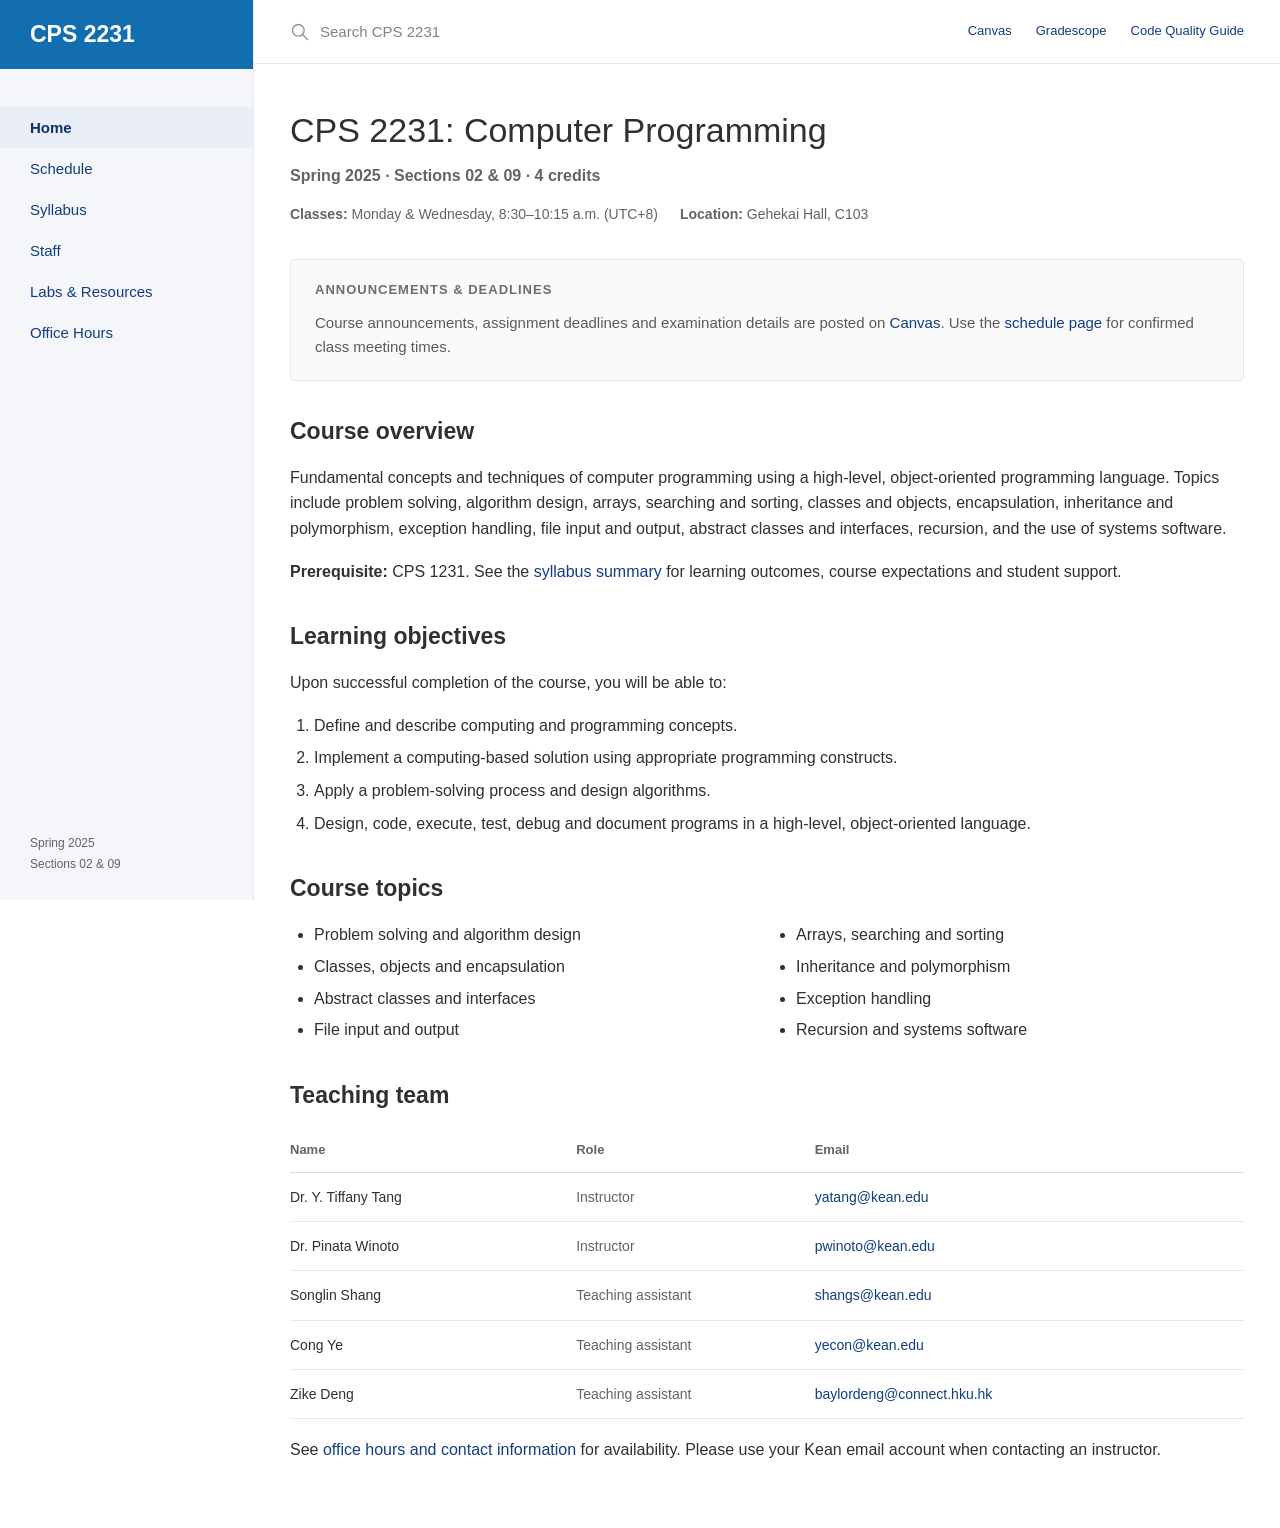
==== index.html @ a7bb6467 "Redesign course website and update sections 02 and 09" ====
<!doctype html>
<html lang="en" id="top">
<head>
 <meta charset="utf-8">
 <meta name="viewport" content="width=device-width, initial-scale=1">
 <meta name="description" content="CPS 2231 Computer Programming course resources. Spring 2025, Sections 02 &amp; 09: syllabus, class schedule, labs and teaching contacts.">
 <meta name="theme-color" content="#ffffff">
 <title>Computer Programming | CPS 2231 · Spring 2025</title>
 <link rel="icon" href="assets/favicon.svg" type="image/svg+xml">
 <link rel="stylesheet" href="assets/site.css">
 <script src="assets/search-index.js" defer></script>
 <script src="assets/site.js" defer></script>
</head>
<body>
<a class="skip-link" href="#main">Skip to content</a>
<aside class="course-sidebar" aria-label="Course sidebar">
<div class="sidebar-heading"><a class="brand" href="index.html" aria-label="CPS 2231 course home">CPS 2231</a><button class="menu-toggle" type="button" aria-expanded="false" aria-controls="course-navigation">Menu</button></div>
<nav class="site-nav" id="course-navigation" aria-label="Main navigation"><a href="index.html" aria-current="page">Home</a><a href="calendar.html">Schedule</a><a href="syllabus.html">Syllabus</a><a href="index.html#teaching-team">Staff</a><a href="lab.html">Labs &amp; Resources</a><a href="office-hours.html">Office Hours</a></nav>
<div class="sidebar-term">Spring 2025<span>Sections 02 &amp; 09</span></div>
</aside>
<header class="topbar">
<form class="site-search" role="search" hidden data-site-root=""><label class="search-field"><svg class="icon" viewBox="0 0 24 24" aria-hidden="true"><circle cx="10" cy="10" r="7"/><path d="m15 15 6 6"/></svg><span class="sr-only">Search course pages</span><input type="search" name="q" placeholder="Search CPS 2231" autocomplete="off" aria-controls="course-search-results" aria-describedby="search-help"></label><span class="sr-only" id="search-help">Search the syllabus, schedule, laboratory resources and course contacts. Press Escape to close results.</span><div class="search-results" id="course-search-results" aria-label="Search results" hidden></div><span class="sr-only" data-search-status role="status" aria-live="polite"></span></form>
<nav class="top-links" aria-label="Course services"><a class="" href="https://kean.instructure.com/courses/36694" target="_blank" rel="noopener noreferrer">Canvas<span class="sr-only"> (opens in a new tab)</span></a><a class="" href="https://www.gradescope.com/courses/994070" target="_blank" rel="noopener noreferrer">Gradescope<span class="sr-only"> (opens in a new tab)</span></a><a class="optional-link" href="https://github.com/ShangSonglin/CPS2231-Teaching-Assistant-Materials/blob/main/Materials/Programming%20Pattern.pdf" target="_blank" rel="noopener noreferrer">Code Quality Guide<span class="sr-only"> (opens in a new tab)</span></a></nav>
</header>
<main id="main">
<div class="container course-heading">
<h1>CPS 2231: Computer Programming</h1>
<p class="term-line">Spring 2025 · Sections 02 &amp; 09 · 4 credits</p><p class="meeting-summary"><span><strong>Classes:</strong> Monday &amp; Wednesday, 8:30–10:15 a.m. (UTC+8)</span><span><strong>Location:</strong> Gehekai Hall, C103</span></p>
</div>
<div class="container course-layout"><div class="course-content"><section class="announcement-section" id="announcements"><h2>Announcements &amp; deadlines</h2><div class="update-note"><p>Course announcements, assignment deadlines and examination details are posted on <a href="https://kean.instructure.com/courses/36694" target="_blank" rel="noopener noreferrer">Canvas<span class="sr-only"> (opens in a new tab)</span></a>. Use the <a href="calendar.html">schedule page</a> for confirmed class meeting times.</p></div></section>
<section class="course-section" id="overview"><h2>Course overview</h2>
<p>Fundamental concepts and techniques of computer programming using a high-level, object-oriented programming language. Topics include problem solving, algorithm design, arrays, searching and sorting, classes and objects, encapsulation, inheritance and polymorphism, exception handling, file input and output, abstract classes and interfaces, recursion, and the use of systems software.</p>
<p><strong>Prerequisite:</strong> CPS 1231. See the <a href="syllabus.html">syllabus summary</a> for learning outcomes, course expectations and student support.</p></section>

<section class="course-section" id="outcomes"><h2>Learning objectives</h2><p>Upon successful completion of the course, you will be able to:</p><ol class="outcomes-list"><li>Define and describe computing and programming concepts.</li><li>Implement a computing-based solution using appropriate programming constructs.</li><li>Apply a problem-solving process and design algorithms.</li><li>Design, code, execute, test, debug and document programs in a high-level, object-oriented language.</li></ol></section>
<section class="course-section" id="topics"><h2>Course topics</h2><ul class="topics-list"><li>Problem solving and algorithm design</li><li>Arrays, searching and sorting</li><li>Classes, objects and encapsulation</li><li>Inheritance and polymorphism</li><li>Abstract classes and interfaces</li><li>Exception handling</li><li>File input and output</li><li>Recursion and systems software</li></ul></section>
<section class="course-section" id="teaching-team"><h2>Teaching team</h2><table class="staff-table"><thead><tr><th scope="col">Name</th><th scope="col">Role</th><th scope="col">Email</th></tr></thead><tbody><tr><td>Dr. Y. Tiffany Tang</td><td class="staff-role">Instructor</td><td><a href="mailto:yatang@kean.edu">yatang@kean.edu</a></td></tr><tr><td>Dr. Pinata Winoto</td><td class="staff-role">Instructor</td><td><a href="mailto:pwinoto@kean.edu">pwinoto@kean.edu</a></td></tr><tr><td>Songlin Shang</td><td class="staff-role">Teaching assistant</td><td><a href="mailto:shangs@kean.edu">shangs@kean.edu</a></td></tr><tr><td>Cong Ye</td><td class="staff-role">Teaching assistant</td><td><a href="mailto:yecon@kean.edu">yecon@kean.edu</a></td></tr><tr><td>Zike Deng</td><td class="staff-role">Teaching assistant</td><td><a href="mailto:baylordeng@connect.hku.hk">baylordeng@connect.hku.hk</a></td></tr></tbody></table><p>See <a href="office-hours.html">office hours and contact information</a> for availability. Please use your Kean email account when contacting an instructor.</p></section>
</div></div>
</main>
</body>
</html>
---- assets/site.css ----
@charset "UTF-8";
:root {
  --ink: #303030;
  --muted: #62626b;
  --link: #123d83;
  --line: #e8e8ed;
  --soft: #f5f6fa;
  --sidebar: 254px;
  --topbar: 64px;
  --sans: Arial, Helvetica, sans-serif;
}
* { box-sizing: border-box; }
html { scroll-padding-top: 90px; }
body { margin: 0; color: var(--ink); background: white; font: 16px/1.6 var(--sans); }
button, input { font: inherit; }
button { cursor: pointer; }
a { color: var(--link); text-decoration: none; text-underline-offset: 3px; }
a:hover { text-decoration: underline; }
h1, h2, h3, p { margin-top: 0; }
h1 { font-size: 34px; line-height: 1.25; font-weight: 400; letter-spacing: normal; margin-bottom: 12px; }
h2 { font-size: 23px; line-height: 1.35; font-weight: 700; margin-bottom: 18px; }
h3 { font-size: 18px; line-height: 1.4; margin-bottom: 12px; }
p { margin-bottom: 18px; }
ul, ol { padding-left: 24px; }
li + li { margin-top: 7px; }
svg { flex-shrink: 0; }
[hidden] { display: none !important; }
::selection { background: #dce8f5; }
:focus-visible { outline: 2px solid #3974b2; outline-offset: 4px; }
.container { width: min(1200px, calc(100% - 72px)); margin-inline: auto; }
.icon { width: 17px; height: 17px; fill: none; stroke: currentColor; stroke-width: 1.6; stroke-linecap: round; stroke-linejoin: round; }
.sr-only { position: absolute; width: 1px; height: 1px; padding: 0; margin: -1px; overflow: hidden; clip: rect(0,0,0,0); white-space: nowrap; border: 0; }
.skip-link { position: fixed; top: -100px; left: 20px; z-index: 100; padding: 10px 20px; background: white; border: 1px solid var(--line); }
.skip-link:focus { top: 8px; }

/* Course navigation, shared by every page. */
.course-sidebar { position: fixed; inset: 0 auto 0 0; width: var(--sidebar); background: var(--soft); border-right: 1px solid var(--line); z-index: 40; display: flex; flex-direction: column; }
.sidebar-heading { flex-shrink: 0; }
.brand { min-height: var(--topbar); padding: 16px 30px; display: flex; align-items: center; color: white; background: #126eae; font-size: 23px; font-weight: 700; }
.brand:hover { text-decoration: none; background: #0e619b; }
.site-nav { padding-top: 38px; overflow-y: auto; }
.site-nav a { display: block; color: var(--link); font-size: 15px; line-height: 1.4; padding: 10px 30px; }
.site-nav a:hover { background: #edf0f7; text-decoration: none; }
.site-nav a[aria-current="page"] { background: #e9edf5; color: #0d3168; font-weight: 700; }
.sidebar-term { padding: 26px 30px; margin-top: auto; color: var(--muted); font-size: 12px; line-height: 1.7; }
.sidebar-term span { display: block; }
.menu-toggle { display: none; align-items: center; justify-content: center; color: white; background: transparent; border: 1px solid #ffffff70; border-radius: 3px; padding: 6px 11px; font-size: 14px; }
.topbar { position: fixed; top: 0; left: var(--sidebar); right: 0; min-height: var(--topbar); z-index: 30; display: flex; align-items: center; justify-content: space-between; gap: 22px; border-bottom: 1px solid var(--line); padding: 0 36px; background: white; }
.top-links { display: flex; align-items: center; gap: 24px; font-size: 13px; white-space: nowrap; }
.site-search { position: relative; max-width: 350px; flex: 1; min-width: 150px; }
.search-field { display: flex; align-items: center; gap: 10px; color: #92929a; }
.search-field .icon { width: 20px; height: 20px; }
.search-field input { min-width: 0; width: 100%; border: 0; border-radius: 0; background: white; padding: 12px 0; font-size: 15px; color: var(--ink); }
.search-field input:focus { outline: 0; }
.search-field:focus-within { box-shadow: 0 2px 0 #3974b2; }
.search-field input::placeholder { color: #81818a; }
.search-results { position: absolute; top: calc(100% + 7px); left: -12px; width: min(510px, 70vw); max-height: 65vh; overflow: auto; background: white; border: 1px solid #dddfe6; border-radius: 3px; box-shadow: 0 5px 18px #16223c15; padding: 6px 0; }
.search-result { display: block; padding: 12px 16px; border-bottom: 1px solid var(--line); }
.search-result:last-child { border-bottom: 0; }
.search-result:hover { background: #f6f7fa; text-decoration: none; }
.search-result strong { display: block; font-size: 14px; font-weight: 700; }
.search-result small { display: block; color: var(--muted); font-size: 12px; line-height: 1.5; margin-top: 4px; }
.search-empty { margin: 0; padding: 13px 16px; color: var(--muted); font-size: 13px; }
main { margin-left: var(--sidebar); padding-top: var(--topbar); padding-bottom: 48px; }

/* Titles and course content. */
.course-heading { padding-top: 45px; padding-bottom: 23px; }
.course-heading h1 { margin-bottom: 11px; }
.term-line { font-size: 16px; color: var(--muted); font-weight: 700; margin-bottom: 14px; }
.meeting-summary { color: var(--muted); font-size: 14px; margin: 0; line-height: 1.8; }
.meeting-summary span { display: inline-block; margin-right: 22px; }
.course-layout { padding-top: 9px; }
.course-content { max-width: 990px; }
.course-section + .course-section { margin-top: 37px; }
.course-section p { margin-bottom: 17px; }
.course-section h2 { padding: 0; border: 0; }
.announcement-section { margin-bottom: 35px; border: 1px solid var(--line); border-radius: 4px; background: #fafafb; padding: 21px 24px; }
.announcement-section h2 { font-size: 13px; font-weight: 700; letter-spacing: 1px; text-transform: uppercase; color: #6c6c76; margin-bottom: 12px; }
.announcement-section p { margin: 0; color: #595961; font-size: 15px; }
.update-note { padding: 0; background: transparent; border: 0; }
.outcomes-list { font-size: 16px; }
.topics-list { display: grid; grid-template-columns: 1fr 1fr; gap: 6px 34px; }
.topics-list li + li { margin-top: 0; }
.staff-table { width: 100%; border-collapse: collapse; font-size: 14px; margin-bottom: 18px; }
.staff-table th { text-align: left; font-weight: 700; font-size: 13px; color: var(--muted); padding: 11px 18px 11px 0; border-bottom: 1px solid #d8dbe3; }
.staff-table td { vertical-align: top; padding: 13px 18px 13px 0; border-bottom: 1px solid var(--line); }
.staff-table .staff-role { color: var(--muted); }
.staff-table a { overflow-wrap: anywhere; }
.staff-table th:first-child { width: 30%; }
.staff-table th:nth-child(2) { width: 25%; }
.section { padding-block: 30px; }
.section-label { display: none; }
.page-intro { padding: 29px 0 25px; }
.breadcrumb { display: flex; gap: 10px; font-size: 12px; color: #777782; margin-bottom: 28px; }
.eyebrow { font-size: 14px; color: var(--muted); margin-bottom: 9px; }
.page-intro h1 { margin-bottom: 14px; }
.intro-copy { max-width: 800px; font-size: 16px; color: var(--muted); margin-bottom: 0; }
.page-layout { display: grid; grid-template-columns: minmax(0, 1fr) 220px; gap: 50px; padding-top: 12px; }
.page-layout > * { min-width: 0; }
.content-section + .content-section { margin-top: 34px; padding-top: 27px; border-top: 1px solid var(--line); }
.content-section p { font-size: 15px; }
.page-aside { border-left: 1px solid var(--line); padding-left: 22px; }
.page-aside h2 { font-size: 17px; }
.page-aside p, .page-aside li { font-size: 13px; color: var(--muted); }
.button, .text-link { display: inline-flex; align-items: center; gap: 6px; font-size: 14px; }
.button { border: 1px solid #d9dde6; border-radius: 3px; background: white; padding: 7px 12px; }
.button:hover { background: #f5f7fb; text-decoration: none; }
.button .icon, .text-link .icon { width: 14px; height: 14px; }
.info-note { padding: 16px 19px; margin: 23px 0; border: 1px solid var(--line); border-radius: 3px; background: #fafafb; color: var(--muted); font-size: 13px; }
.info-note p { font-size: 13px; }
.info-note p:last-child { margin-bottom: 0; }
.info-note strong { color: #44444d; }
.definition-list { margin: 0; font-size: 15px; }
.definition-list > div { display: grid; grid-template-columns: 130px 1fr; gap: 20px; border-bottom: 1px solid var(--line); padding: 12px 0; }
.definition-list dt { color: var(--muted); }
.definition-list dd { margin: 0; }
.table-wrap { overflow-x: auto; }
.schedule-table { width: 100%; min-width: 490px; border-collapse: collapse; font-size: 14px; }
.schedule-table caption { color: var(--muted); text-align: left; font-size: 12px; margin-bottom: 14px; }
.schedule-table th { background: #f5f6fa; text-align: left; padding: 12px 15px; font-size: 13px; font-weight: 700; border-bottom: 1px solid #d9dde6; }
.schedule-table td { padding: 16px 15px; border-bottom: 1px solid var(--line); vertical-align: top; }
.schedule-table td small { display: block; font-size: 12px; color: var(--muted); }
.check-list, .syllabus-outcomes { font-size: 15px; }
.syllabus-outcomes { list-style-type: upper-alpha; }
.policy { border-bottom: 1px solid var(--line); }
.policy:first-of-type { border-top: 1px solid var(--line); }
.policy summary { list-style: none; display: flex; justify-content: space-between; gap: 18px; padding: 15px 0; font-size: 15px; font-weight: 700; cursor: pointer; }
.policy summary::-webkit-details-marker { display: none; }
.policy summary::after { content: '+'; color: var(--muted); font-weight: 400; }
.policy[open] summary::after { content: '−'; }
.policy p, .policy ul { color: var(--muted); font-size: 14px; }
.contact-links { display: grid; gap: 15px; }
.contact-link { display: block; padding-bottom: 12px; border-bottom: 1px solid var(--line); }
.contact-link strong { display: block; font-size: 14px; font-weight: 400; }
.contact-link span { display: block; font-size: 12px; color: var(--muted); overflow-wrap: anywhere; }
.aside-rule { border: 0; border-top: 1px solid var(--line); margin-block: 28px; }

/* Resource lists and archived schedule. */
.lab-toolbar { display: flex; justify-content: space-between; align-items: center; flex-wrap: wrap; gap: 15px; margin-bottom: 22px; }
.filter-group { display: flex; flex-wrap: wrap; gap: 5px; }
.filter-button { background: white; color: var(--muted); border: 1px solid transparent; border-radius: 3px; padding: 6px 12px; font-size: 13px; }
.filter-button[aria-pressed="true"] { background: #edf1f7; border-color: #d9dfe8; color: #163c72; }
.resource-count { font-size: 12px; color: var(--muted); }
.lab-feature { display: flex; align-items: center; gap: 15px; border-block: 1px solid var(--line); padding: 20px 0; }
.lab-feature > .icon:first-child { display: none; }
.lab-feature > .icon:last-of-type { margin-left: auto; }
.lab-feature h2, .lab-card h2 { font-size: 17px; font-weight: 400; margin: 0 0 5px; }
.lab-feature p, .lab-card p { color: var(--muted); font-size: 13px; margin: 0; }
.lab-feature:hover, .lab-card:hover { background: #fafbfe; text-decoration: none; }
.lab-feature:hover h2, .lab-card:hover h2 { text-decoration: underline; }
.lab-card { display: grid; grid-template-columns: 42px 1fr auto; gap: 0 12px; align-items: center; padding: 20px 0; border-bottom: 1px solid var(--line); }
.lab-card-top { grid-row: 1 / 3; }
.lab-number { color: var(--muted); font-size: 14px; }
.file-type { display: none; }
.lab-card p { grid-column: 2; }
.lab-card-bottom { grid-row: 1 / 3; grid-column: 3; display: flex; align-items: center; gap: 5px; font-size: 12px; }
.lab-card-bottom .icon { width: 14px; height: 14px; }
.week-navigation { display: flex; flex-wrap: wrap; gap: 8px; padding: 7px 0 24px; }
.week-nav-item { padding: 3px 9px; border: 1px solid var(--line); border-radius: 3px; font-size: 13px; }
.calendar-table { min-width: 850px; width: 100%; border-collapse: collapse; font-size: 13px; }
.calendar-table caption { text-align: left; color: var(--muted); font-size: 13px; padding-bottom: 15px; }
.calendar-table th { background: var(--soft); text-align: left; padding: 13px; border: 1px solid var(--line); }
.calendar-table td { padding: 13px; border: 1px solid var(--line); vertical-align: top; }
.calendar-table .week-label { min-width: 70px; background: #fafafb; }
.date-cell { white-space: nowrap; }
.empty-cell { color: #777; }
.assignment-item { margin-bottom: 5px; }
.lecture-links { display: flex; flex-wrap: wrap; gap: 10px; }

@media (min-width: 1700px) { :root { --sidebar: 280px; } .topbar { padding-inline: 42px; } .container { width: min(1340px,calc(100% - 84px)); } h1 { font-size: 36px; } }
@media (max-width: 1200px) {
  :root { --sidebar: 225px; }
  .brand { padding-inline: 26px; }
  .site-nav a { padding-inline: 26px; }
  .topbar { padding-inline: 28px; }
  .top-links { gap: 17px; }
  .container { width: calc(100% - 56px); }
  .page-layout { grid-template-columns: minmax(0,1fr); gap: 32px; }
  .page-aside { border-left: 0; border-top: 1px solid var(--line); padding: 25px 0 0; max-width: 760px; }
  .page-aside .contact-links { grid-template-columns: 1fr 1fr; gap: 15px 26px; }
  .course-content { max-width: 100%; }
}
@media (max-width: 900px) {
  :root { --sidebar: 195px; }
  .brand { font-size: 21px; padding-inline: 22px; }
  .site-nav a { padding-inline: 22px; font-size: 14px; }
  .sidebar-term { padding-inline: 22px; }
  .topbar { padding-inline: 24px; gap: 16px; }
  .top-links { gap: 15px; font-size: 12px; }
  .top-links .optional-link { display: none; }
  h1 { font-size: 30px; }
  .container { width: calc(100% - 48px); }
  .topics-list { grid-template-columns: 1fr; gap: 6px; }
  .staff-table { font-size: 13px; }
}
@media (max-width: 720px) {
  :root { --topbar: 58px; }
  html { scroll-padding-top: 80px; }
  .course-sidebar { position: sticky; top: 0; width: 100%; display: block; border: 0; }
  .sidebar-heading { display: flex; align-items: center; justify-content: space-between; gap: 20px; background: #126eae; padding-right: 20px; }
  .brand { min-height: 58px; padding: 12px 20px; font-size: 21px; }
  .menu-toggle { display: flex; }
  .site-nav { padding: 9px 0 13px; background: var(--soft); max-height: 65vh; }
  .site-nav a { padding: 9px 22px; font-size: 15px; }
  .js .site-nav { display: none; }
  .js .site-nav.is-open { display: block; }
  .sidebar-term { display: none; }
  .topbar { position: relative; inset: auto; min-height: 58px; padding: 0 20px; gap: 15px; z-index: 25; }
  .site-search { max-width: none; }
  .search-field { gap: 8px; }
  .search-field input { font-size: 14px; }
  .top-links { gap: 14px; font-size: 12px; }
  .search-results { width: min(510px,calc(100vw - 24px)); left: -8px; }
  main { margin-left: 0; padding-top: 0; padding-bottom: 35px; }
  .container { width: calc(100% - 40px); }
  .course-heading { padding-top: 30px; padding-bottom: 21px; }
  .course-heading h1 { font-size: 29px; }
  .term-line { font-size: 14px; }
  .meeting-summary { font-size: 13px; }
  .meeting-summary span { display: block; margin: 0; }
  .announcement-section { padding: 18px; }
  .announcement-section p { font-size: 14px; }
  .course-section + .course-section { margin-top: 32px; }
  .course-section p, .outcomes-list, .topics-list { font-size: 15px; }
  h1 { font-size: 29px; }
  h2 { font-size: 22px; }
  .breadcrumb { margin-bottom: 23px; }
  .intro-copy { font-size: 15px; }
  .staff-table { font-size: 12px; }
  .staff-table th, .staff-table td { padding-right: 10px; }
  .staff-table th:first-child { width: 30%; }
  .staff-table th:nth-child(2) { width: 23%; }
}
@media (max-width: 420px) {
  .container { width: calc(100% - 32px); }
  .topbar { padding-inline: 16px; }
  .top-links { gap: 10px; font-size: 11px; }
  .site-search { min-width: 120px; }
  .search-field input { font-size: 13px; }
  .course-heading h1 { font-size: 27px; }
  .definition-list > div { grid-template-columns: 100px 1fr; gap: 14px; font-size: 14px; }
  .page-aside .contact-links { grid-template-columns: 1fr; }
  .lab-card { grid-template-columns: 28px 1fr auto; gap: 0 8px; }
  .lab-card-bottom { font-size: 0; }
  .lab-card-bottom .icon { width: 18px; height: 18px; }
}
@media print {
  .course-sidebar, .topbar, .skip-link, .lab-toolbar { display: none !important; }
  main { margin: 0; padding: 0; }
  .container { width: 100%; }
  .course-heading { padding-top: 0; }
  .page-layout { display: block; }
  .page-aside { border: 0; padding: 20px 0; }
  .course-section, tr, .policy { break-inside: avoid; }
  .table-wrap { overflow: visible; }
  .schedule-table { min-width: 0; }
}
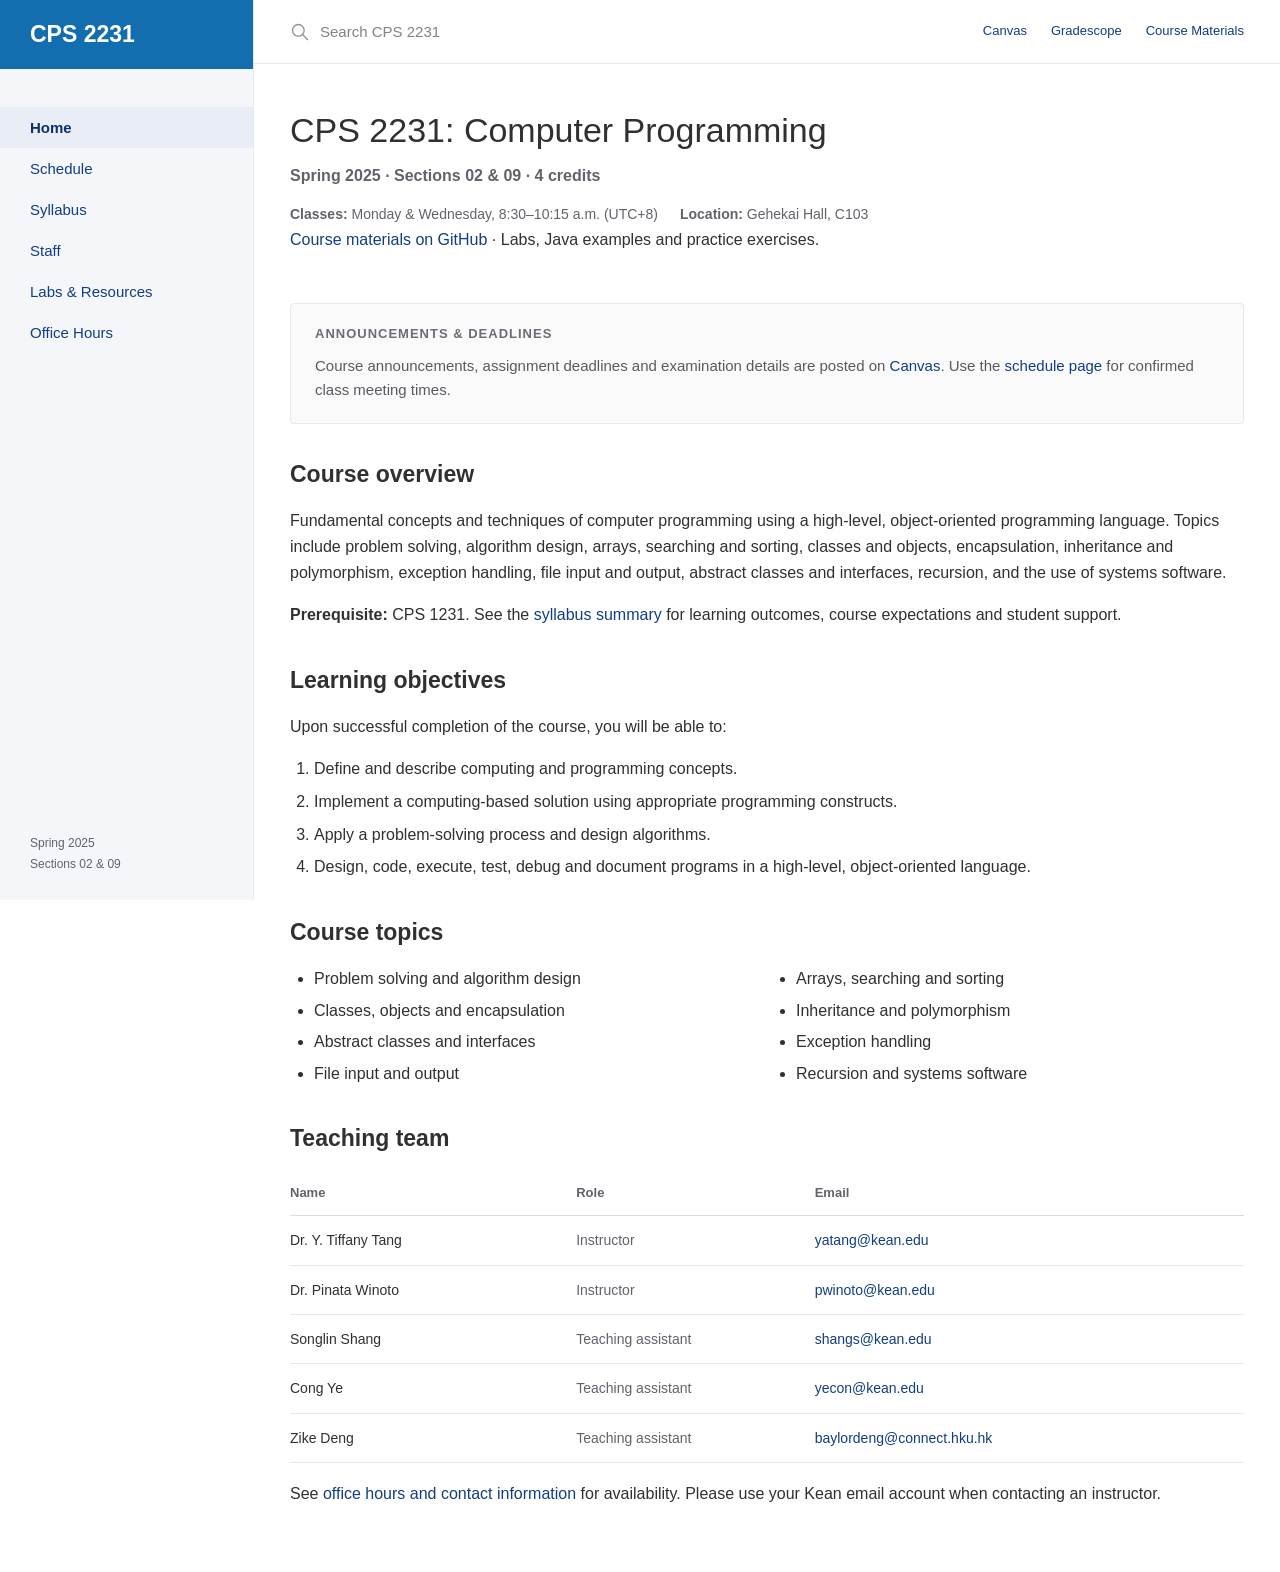
==== commit 1a66585a: "Add the course materials repository to the homepage Updated course materials link and added a new pa" ====
--- a/index.html
+++ b/index.html
@@ -20,12 +20,13 @@
 </aside>
 <header class="topbar">
 <form class="site-search" role="search" hidden data-site-root=""><label class="search-field"><svg class="icon" viewBox="0 0 24 24" aria-hidden="true"><circle cx="10" cy="10" r="7"/><path d="m15 15 6 6"/></svg><span class="sr-only">Search course pages</span><input type="search" name="q" placeholder="Search CPS 2231" autocomplete="off" aria-controls="course-search-results" aria-describedby="search-help"></label><span class="sr-only" id="search-help">Search the syllabus, schedule, laboratory resources and course contacts. Press Escape to close results.</span><div class="search-results" id="course-search-results" aria-label="Search results" hidden></div><span class="sr-only" data-search-status role="status" aria-live="polite"></span></form>
-<nav class="top-links" aria-label="Course services"><a class="" href="https://kean.instructure.com/courses/36694" target="_blank" rel="noopener noreferrer">Canvas<span class="sr-only"> (opens in a new tab)</span></a><a class="" href="https://www.gradescope.com/courses/994070" target="_blank" rel="noopener noreferrer">Gradescope<span class="sr-only"> (opens in a new tab)</span></a><a class="optional-link" href="https://github.com/ShangSonglin/CPS2231-Teaching-Assistant-Materials/blob/main/Materials/Programming%20Pattern.pdf" target="_blank" rel="noopener noreferrer">Code Quality Guide<span class="sr-only"> (opens in a new tab)</span></a></nav>
+<nav class="top-links" aria-label="Course services"><a class="" href="https://kean.instructure.com/courses/36694" target="_blank" rel="noopener noreferrer">Canvas<span class="sr-only"> (opens in a new tab)</span></a><a class="" href="https://www.gradescope.com/courses/994070" target="_blank" rel="noopener noreferrer">Gradescope<span class="sr-only"> (opens in a new tab)</span></a><a class="optional-link" href="https://github.com/cps2231-course/CPS2231-Teaching-Assistant-Materials" target="_blank" rel="noopener noreferrer">Course Materials<span class="sr-only"> (opens in a new tab)</span></a></nav>
 </header>
 <main id="main">
 <div class="container course-heading">
 <h1>CPS 2231: Computer Programming</h1>
 <p class="term-line">Spring 2025 · Sections 02 &amp; 09 · 4 credits</p><p class="meeting-summary"><span><strong>Classes:</strong> Monday &amp; Wednesday, 8:30–10:15 a.m. (UTC+8)</span><span><strong>Location:</strong> Gehekai Hall, C103</span></p>
+<p class="course-materials"><a href="https://github.com/cps2231-course/CPS2231-Teaching-Assistant-Materials" target="_blank" rel="noopener noreferrer">Course materials on GitHub<span class="sr-only"> (opens in a new tab)</span></a> · Labs, Java examples and practice exercises.</p>
 </div>
 <div class="container course-layout"><div class="course-content"><section class="announcement-section" id="announcements"><h2>Announcements &amp; deadlines</h2><div class="update-note"><p>Course announcements, assignment deadlines and examination details are posted on <a href="https://kean.instructure.com/courses/36694" target="_blank" rel="noopener noreferrer">Canvas<span class="sr-only"> (opens in a new tab)</span></a>. Use the <a href="calendar.html">schedule page</a> for confirmed class meeting times.</p></div></section>
 <section class="course-section" id="overview"><h2>Course overview</h2>
